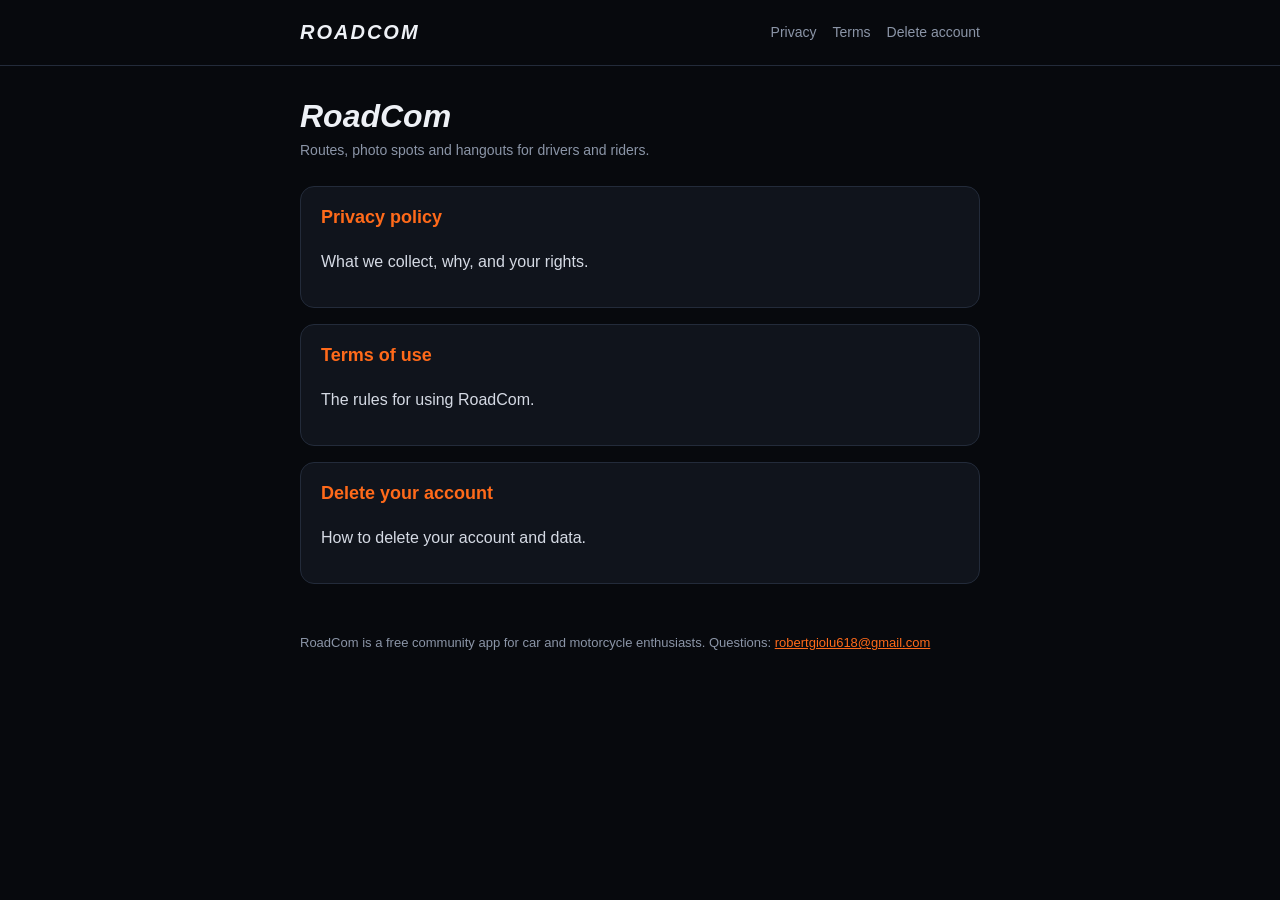
==== index.html @ 3d61cabe "Add privacy, terms and delete-account pages Co-Authored-By: Claude Sonnet 5.5 <noreply@anthropic.com" ====
<!doctype html>
<html lang="en-GB">
<head>
<meta charset="utf-8">
<meta name="viewport" content="width=device-width, initial-scale=1">
<title>RoadCom | RoadCom</title>
<meta name="description" content="RoadCom privacy policy, terms of use and account deletion.">
<meta name="theme-color" content="#07090d">
<link rel="stylesheet" href="style.css">
</head>
<body>
<header class="site"><div><a class="brand" href="./">ROADCOM</a><nav><a href="privacy.html">Privacy</a><a href="terms.html">Terms</a><a href="delete-account.html">Delete account</a></nav></div></header>
<main>
<h1>RoadCom</h1>
<p class="updated">Routes, photo spots and hangouts for drivers and riders.</p>
<div class="card"><a class="big" href="privacy.html">Privacy policy</a><p>What we collect, why, and your rights.</p></div>
<div class="card"><a class="big" href="terms.html">Terms of use</a><p>The rules for using RoadCom.</p></div>
<div class="card"><a class="big" href="delete-account.html">Delete your account</a><p>How to delete your account and data.</p></div>
<footer>RoadCom is a free community app for car and motorcycle enthusiasts. Questions: <a href="mailto:robertgiolu618@gmail.com">robertgiolu618@gmail.com</a></footer>
</main>
</body>
</html>
---- style.css ----
:root{--bg:#07090d;--surface:#10141c;--border:#232b3a;--text:#eef1f6;--muted:#8b95a7;--accent:#ff6a1a}
*{box-sizing:border-box}
body{margin:0;background:var(--bg);color:var(--text);font:16px/1.65 -apple-system,BlinkMacSystemFont,"Segoe UI",Roboto,Helvetica,Arial,sans-serif}
main{max-width:720px;margin:0 auto;padding:32px 20px 64px}
header.site{border-bottom:1px solid var(--border)}
header.site div{max-width:720px;margin:0 auto;padding:16px 20px;display:flex;justify-content:space-between;align-items:center;gap:12px;flex-wrap:wrap}
header.site a.brand{font-weight:800;font-style:italic;letter-spacing:2px;color:var(--text);text-decoration:none;font-size:20px}
header.site nav a{color:var(--muted);text-decoration:none;margin-left:16px;font-size:14px}
header.site nav a:hover{color:var(--accent)}
h1{font-size:32px;line-height:1.15;font-style:italic;margin:0 0 4px}
h2{font-size:20px;margin:32px 0 8px}
p,li{color:#d5dae4}
a{color:var(--accent)}
.updated{color:var(--muted);font-size:14px;margin:0 0 24px}
.card{background:var(--surface);border:1px solid var(--border);border-radius:14px;padding:16px 20px;margin:16px 0}
.card a.big{display:block;font-weight:700;font-size:18px;text-decoration:none}
ul{padding-left:22px}
footer{color:var(--muted);font-size:13px;margin-top:48px}
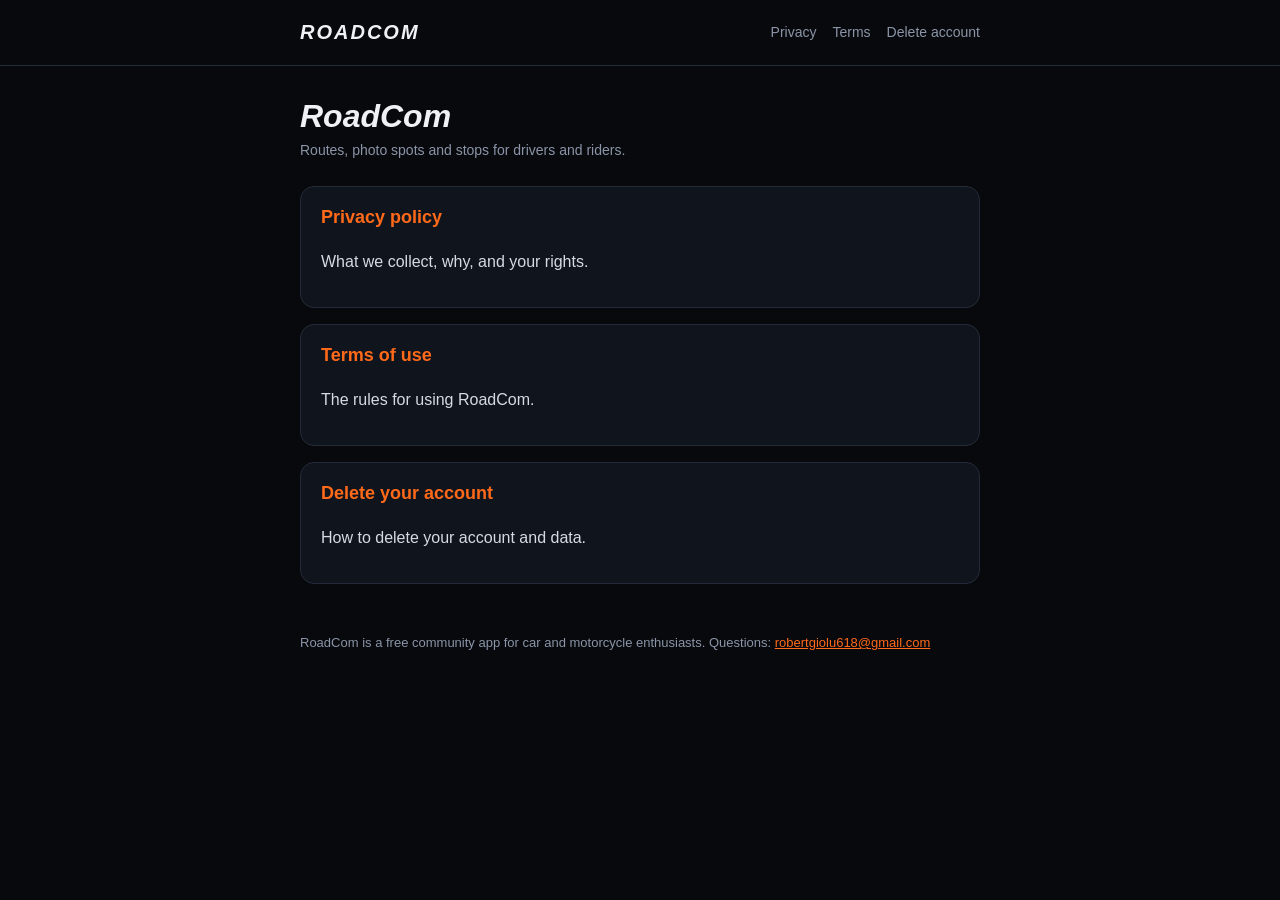
==== commit 99dc289c: "Say stops instead of hangouts, to match the app Co-Authored-By: Claude Opus 5.5 (1M context) <norepl" ====
--- a/index.html
+++ b/index.html
@@ -12,7 +12,7 @@
 <header class="site"><div><a class="brand" href="./">ROADCOM</a><nav><a href="privacy.html">Privacy</a><a href="terms.html">Terms</a><a href="delete-account.html">Delete account</a></nav></div></header>
 <main>
 <h1>RoadCom</h1>
-<p class="updated">Routes, photo spots and hangouts for drivers and riders.</p>
+<p class="updated">Routes, photo spots and stops for drivers and riders.</p>
 <div class="card"><a class="big" href="privacy.html">Privacy policy</a><p>What we collect, why, and your rights.</p></div>
 <div class="card"><a class="big" href="terms.html">Terms of use</a><p>The rules for using RoadCom.</p></div>
 <div class="card"><a class="big" href="delete-account.html">Delete your account</a><p>How to delete your account and data.</p></div>
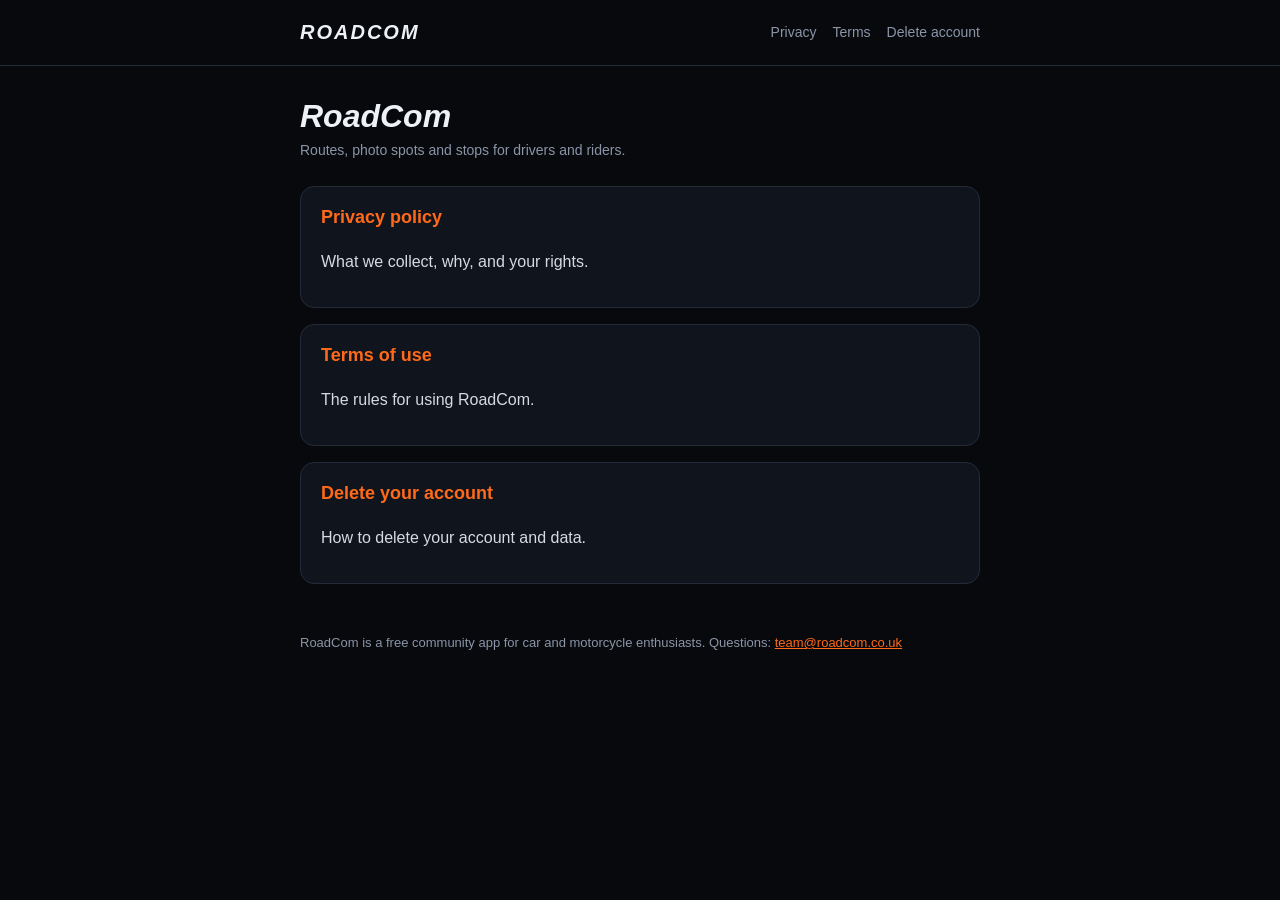
==== commit e48ee602: "Use team@roadcom.co.uk as the contact email Replaces the personal Gmail address on the privacy, term" ====
--- a/index.html
+++ b/index.html
@@ -16,7 +16,7 @@
 <div class="card"><a class="big" href="privacy.html">Privacy policy</a><p>What we collect, why, and your rights.</p></div>
 <div class="card"><a class="big" href="terms.html">Terms of use</a><p>The rules for using RoadCom.</p></div>
 <div class="card"><a class="big" href="delete-account.html">Delete your account</a><p>How to delete your account and data.</p></div>
-<footer>RoadCom is a free community app for car and motorcycle enthusiasts. Questions: <a href="mailto:robertgiolu618@gmail.com">robertgiolu618@gmail.com</a></footer>
+<footer>RoadCom is a free community app for car and motorcycle enthusiasts. Questions: <a href="mailto:team@roadcom.co.uk">team@roadcom.co.uk</a></footer>
 </main>
 </body>
 </html>
